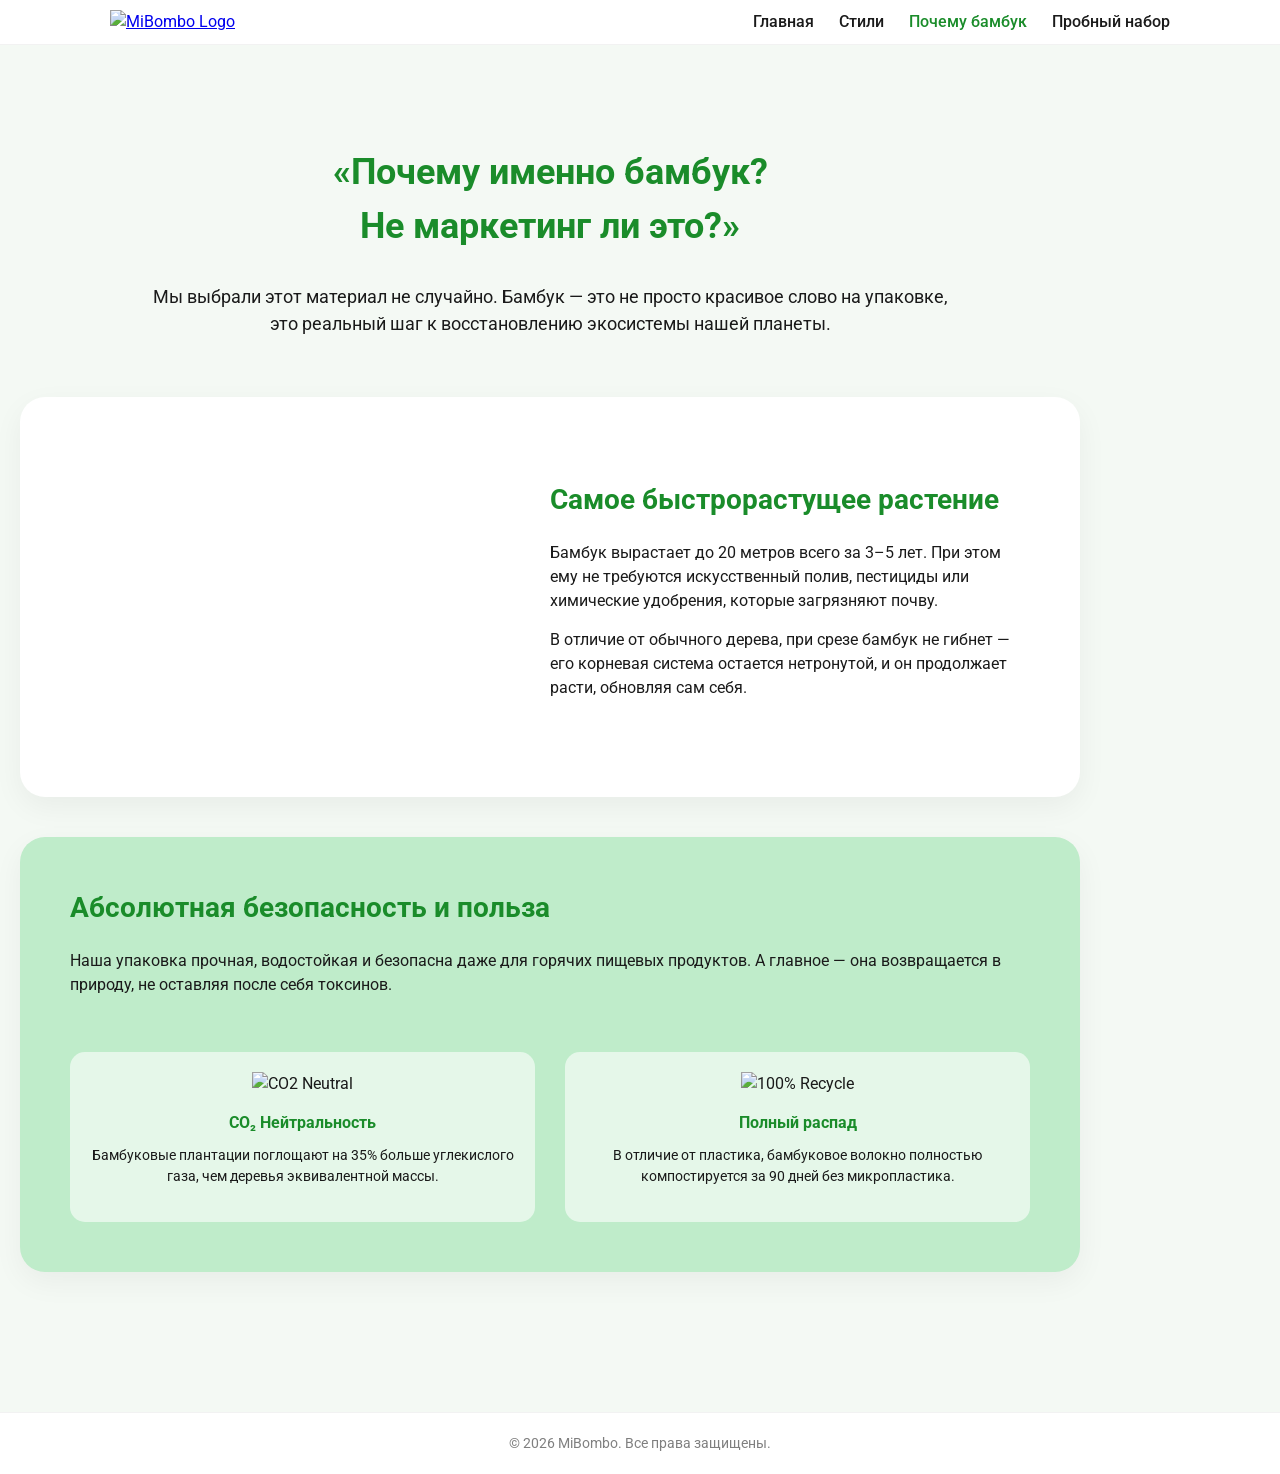
==== about.html @ 14e8895e "Create about.html" ====
<!DOCTYPE html>
<html lang="ru">
<head>
    <meta charset="UTF-8">
    <meta name="viewport" content="width=device-width, initial-scale=1.0">
    <title>Почему бамбук — MiBombo</title>
    <link href="https://fonts.googleapis.com/css2?family=Roboto:wght@400;500;700&display=swap" rel="stylesheet">
    <link rel="stylesheet" href="style.css">
    
    <style>
        .about-page-section {
            padding: 60px 0 100px;
        }
        .about-intro {
            text-align: center;
            margin-bottom: 60px;
        }
        .about-content-layout {
            display: flex;
            flex-direction: column;
            gap: 40px;
        }
        .about-feature-card {
            display: flex;
            background: var(--color-white);
            border-radius: 25px;
            overflow: hidden;
            box-shadow: 0 10px 30px rgba(0,0,0,0.05);
            align-items: stretch;
        }
        .about-feature-image {
            flex: 1;
            min-height: 400px;
            background-size: cover;
            background-position: center;
        }
        .about-feature-text {
            flex: 1;
            padding: 50px;
            display: flex;
            flex-direction: column;
            justify-content: center;
        }
        .about-feature-text h3 {
            color: var(--color-primary);
            font-size: 28px;
            margin-bottom: 20px;
        }
        .about-icons-row {
            display: flex;
            gap: 30px;
            margin-top: 40px;
        }
        .about-icon-block {
            text-align: center;
            flex: 1;
            background: rgba(255,255,255,0.6);
            padding: 20px;
            border-radius: 15px;
        }
        .about-icon-block img {
            height: 70px;
            margin-bottom: 15px;
        }
        @media (max-width: 768px) {
            .about-feature-card {
                flex-direction: column;
            }
            .about-feature-image {
                width: 100%;
                min-height: 250px;
            }
            .about-icons-row {
                flex-direction: column;
            }
        }
    </style>
</head>
<body style="scroll-behavior: smooth;">

    <header class="main-header">
        <div class="container header-container">
            <a href="index.html" class="logo-link">
                <img src="images/logo.png" alt="MiBombo Logo" class="nav-logo">
            </a>
            <nav class="main-nav">
                <ul>
                    <li><a href="index.html">Главная</a></li>
                    <li><a href="style.html">Стили</a></li>
                    <li><a href="about.html" class="active">Почему бамбук</a></li>
                    <li><a href="trial.html">Пробный набор</a></li>
                </ul>
            </nav>
        </div>
    </header>

    <main class="full-height-header">
        <section class="about-page-section">
            <div class="container">
                <div class="about-intro">
                    <h2 class="dark-title" style="font-size: 36px;">«Почему именно бамбук?<br> Не маркетинг ли это?»</h2>
                    <p style="font-size: 18px; max-width: 800px; margin: 0 auto;">Мы выбрали этот материал не случайно. Бамбук — это не просто красивое слово на упаковке, это реальный шаг к восстановлению экосистемы нашей планеты.</p>
                </div>

                <div class="about-content-layout">
                    
                    <div class="about-feature-card">
                        <div class="about-feature-image" style="background-image: url('images/bamboo_forest.jpg');"></div>
                        <div class="about-feature-text">
                            <h3>Самое быстрорастущее растение</h3>
                            <p>Бамбук вырастает до 20 метров всего за 3–5 лет. При этом ему не требуются искусственный полив, пестициды или химические удобрения, которые загрязняют почву.</p>
                            <p>В отличие от обычного дерева, при срезе бамбук не гибнет — его корневая система остается нетронутой, и он продолжает расти, обновляя сам себя.</p>
                        </div>
                    </div>

                    <div class="about-feature-card" style="background: var(--color-mint);">
                        <div class="about-feature-text" style="flex: 2;">
                            <h3>Абсолютная безопасность и польза</h3>
                            <p>Наша упаковка прочная, водостойкая и безопасна даже для горячих пищевых продуктов. А главное — она возвращается в природу, не оставляя после себя токсинов.</p>
                            
                            <div class="about-icons-row">
                                <div class="about-icon-block">
                                    <img src="images/co2.png" alt="CO2 Neutral">
                                    <h4 style="color: var(--color-primary); margin-bottom: 10px;">CO₂ Нейтральность</h4>
                                    <p style="font-size: 14px;">Бамбуковые плантации поглощают на 35% больше углекислого газа, чем деревья эквивалентной массы.</p>
                                </div>
                                
                                <div class="about-icon-block">
                                    <img src="images/recycle.png" alt="100% Recycle">
                                    <h4 style="color: var(--color-primary); margin-bottom: 10px;">Полный распад</h4>
                                    <p style="font-size: 14px;">В отличие от пластика, бамбуковое волокно полностью компостируется за 90 дней без микропластика.</p>
                                </div>
                            </div>
                        </div>
                    </div>

                </div>
            </div>
        </section>
    </main>

    <footer class="main-footer">
        <div class="container footer-container">
            <p>&copy; 2026 MiBombo. Все права защищены.</p>
        </div>
    </footer>

</body>
</html>
---- style.css ----
/* --- ПЕРЕМЕННЫЕ И ПАЛИТРА --- */
:root {
    --color-primary: #1A8C2A;    /* Темно-зеленый (для лого, кнопок) */
    --color-bright: #51C23D;     /* Яркий зеленый */
    --color-lime: #C8FF82;       /* Салатовый */
    --color-mint: #BFECCA;       /* Светло-мятный */
    --color-white: #FFFFFF;
    --color-text: #1a1a1a;
    --color-bg-light: #F4F9F4;   /* Очень светло-зеленый фон */
}

/* --- ОБЩИЕ СТИЛИ --- */
* {
    margin: 0;
    padding: 0;
    box-sizing: border-box;
}

body {
    font-family: 'Roboto', sans-serif;
    color: var(--color-text);
    line-height: 1.5;
    background-color: var(--color-bg-light);
    scroll-behavior: smooth;
}

.container {
    max-width: 1100px;
    margin: 0 auto;
    padding: 0 20px;
}

h1, h2, h3 {
    font-weight: 700;
    margin-bottom: 20px;
    color: var(--color-text);
}

p {
    margin-bottom: 15px;
}

/* Кнопки */
.cta-button {
    text-decoration: none;
    padding: 12px 24px;
    border-radius: 8px;
    font-weight: 500;
    transition: background 0.3s;
    border: none;
    cursor: pointer;
}

.dark-green-btn {
    background-color: var(--color-primary);
    color: var(--color-white);
}

.dark-green-btn:hover {
    background-color: #157321;
}

/* --- ШАПКА И НАВИГАЦИЯ --- */
.main-header {
    background-color: var(--color-white);
    position: sticky;
    top: 0;
    z-index: 100;
    border-bottom: 1px solid rgba(0,0,0,0.05);
}

.header-container {
    display: flex;
    justify-content: space-between;
    align-items: center;
    padding: 10px 20px;
}

.nav-logo {
    height: 36px;
}

.main-nav ul {
    list-style: none;
    display: flex;
    gap: 25px;
}

.main-nav a {
    text-decoration: none;
    color: var(--color-text);
    font-weight: 500;
}

.main-nav a:hover, .main-nav a.active {
    color: var(--color-primary);
}

/* Высота страницы с учетом шапки */
.full-height-header {
    min-height: calc(100vh - 60px);
    display: flex;
    align-items: center;
    padding: 40px 0;
}

/* --- ГЛАВНАЯ СТРАНИЦА (index.html) --- */

/* Hero Section */
.hero-section {
    background-size: cover;
    background-position: center;
    position: relative;
    text-align: center;
}

.hero-layout {
    display: flex;
    flex-direction: column;
    align-items: center;
}

.glass-panel {
    background: rgba(255, 255, 255, 0.8);
    backdrop-filter: blur(5px);
    padding: 30px 50px;
    border-radius: 25px;
    margin-bottom: 30px;
    box-shadow: 0 4px 15px rgba(0,0,0,0.05);
}

.hero-image-podium {
    margin-bottom: 30px;
    max-width: 800px;
    width: 100%;
}

.main-hero-img {
    width: 100%;
    border-radius: 20px;
}

.scroll-indicator {
    display: flex;
    flex-direction: column;
    align-items: center;
    gap: 10px;
}

.scroll-arrow {
    font-size: 24px;
    color: var(--color-text);
    text-decoration: none;
    animation: bounce 1.5s infinite;
}

@keyframes bounce {
    0%, 100% { transform: translateY(0); }
    50% { transform: translateY(8px); }
}

/* MiBombo Путь и Продукция */
.about-production-section {
    padding: 80px 0;
}

.dark-title {
    margin-bottom: 30px;
    color: var(--color-primary);
}

.production-grid {
    display: grid;
    grid-template-columns: repeat(4, 1fr);
    gap: 30px;
    margin-top: 50px;
}

.production-card {
    background: var(--color-mint);
    border-radius: 20px;
    padding: 30px;
    text-align: center;
    display: flex;
    flex-direction: column;
    align-items: center;
    border: 1px solid transparent;
}

.production-card:hover {
    border-color: var(--color-bright);
}

.prod-icon {
    height: 50px;
    margin-bottom: 20px;
}

/* Свяжитесь с Нами (Контакты) */
.contacts-section {
    padding: 80px 0;
    background-color: var(--color-white);
}

.contacts-layout {
    display: flex;
    gap: 60px;
    align-items: center;
}

.contacts-info-side, .contacts-form-side {
    flex: 1;
}

.contact-item {
    display: flex;
    align-items: center;
    gap: 15px;
    margin-bottom: 15px;
}

.contact-icon-img {
    height: 24px;
}

.static-map-img {
    width: 100%;
    margin-top: 30px;
    border-radius: 12px;
}

/* Форма */
.contact-form label {
    display: block;
    font-weight: 500;
    margin-bottom: 8px;
    color: var(--color-text);
}

.contact-form input, .contact-form textarea {
    width: 100%;
    padding: 12px;
    border-radius: 8px;
    border: 1px solid rgba(0,0,0,0.1);
    margin-bottom: 20px;
}

.contact-form textarea {
    height: 120px;
    resize: none;
}

/* Футер */
.main-footer {
    background-color: var(--color-white);
    padding: 20px 0;
    border-top: 1px solid rgba(0,0,0,0.05);
}

.footer-container p {
    margin: 0;
    text-align: center;
    font-size: 14px;
    color: rgba(0,0,0,0.5);
}

/* Адаптив под мобилки */
@media (max-width: 768px) {
    .header-container { flex-direction: column; }
    .main-nav ul { flex-direction: column; text-align: center; gap: 10px; margin-top: 10px; }
    .production-grid { grid-template-columns: 1fr; }
    .contacts-layout { flex-direction: column; }
}
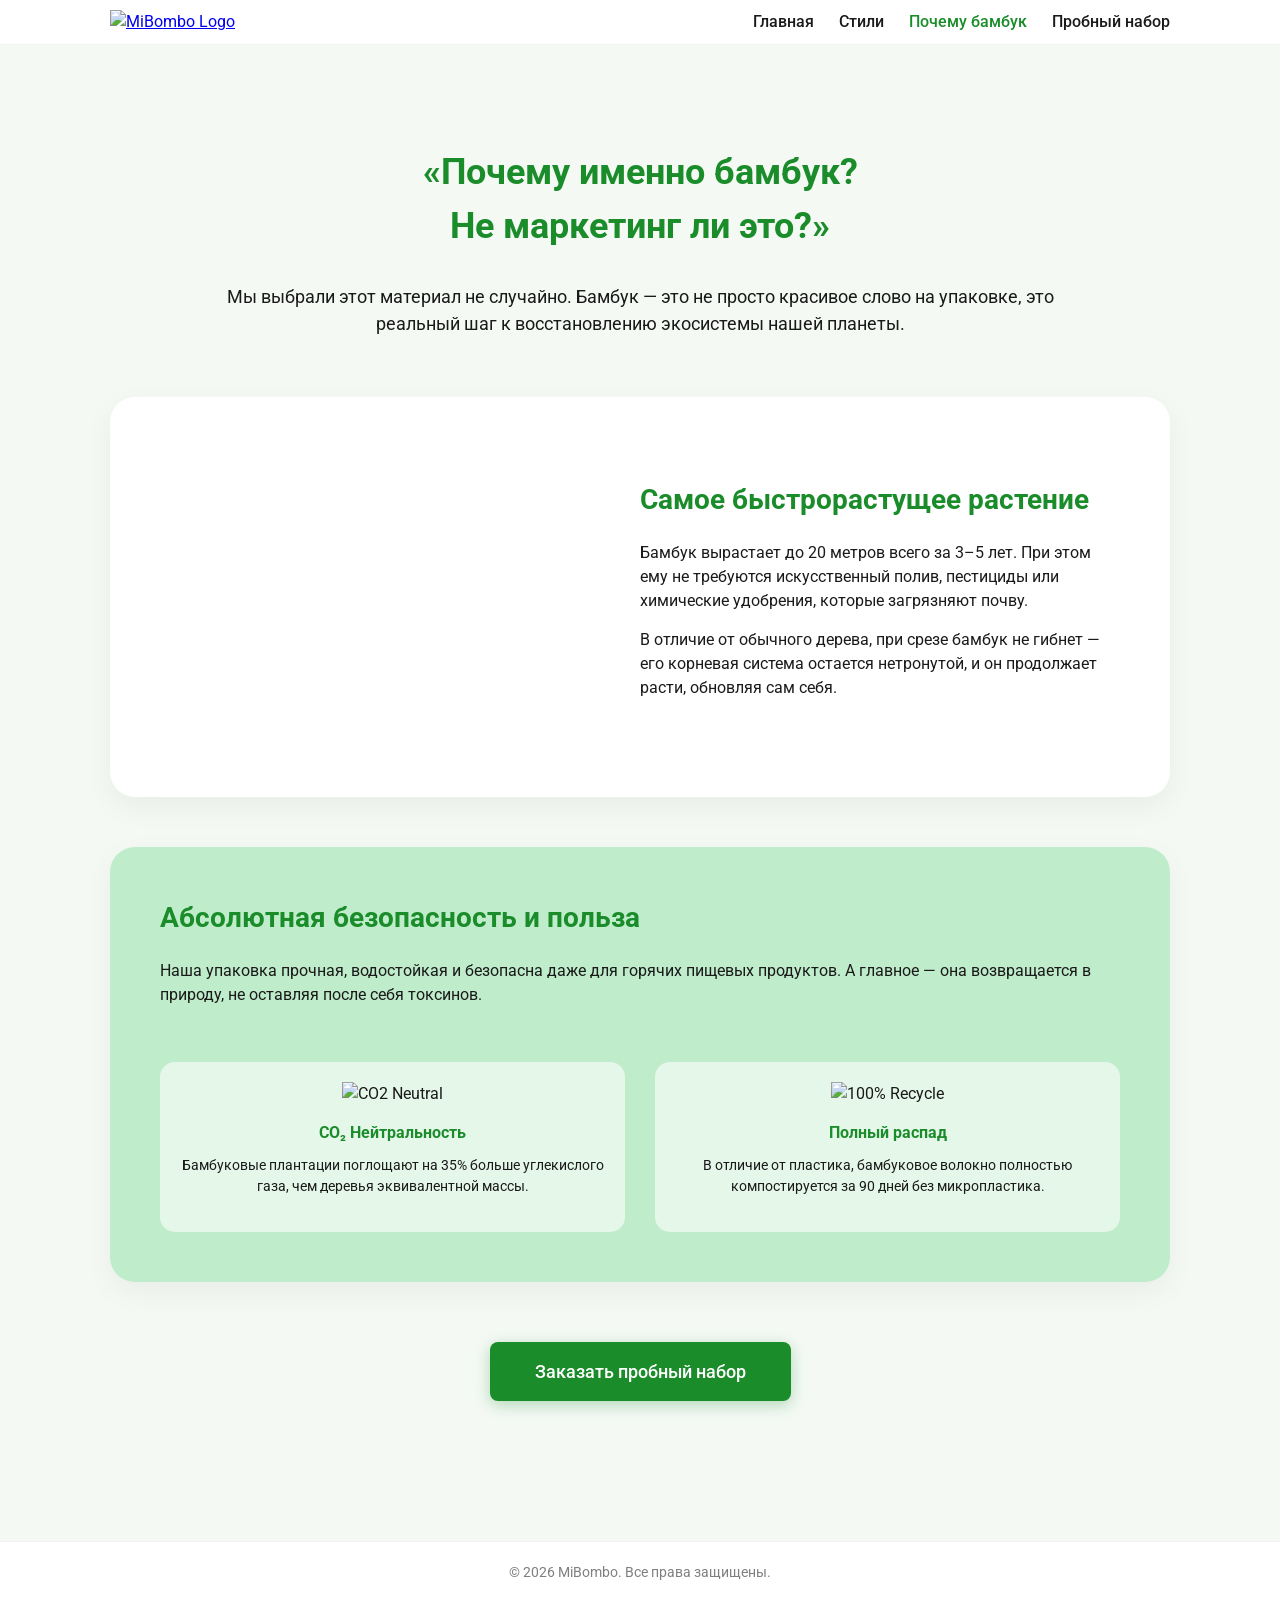
==== commit ae060dc3: "Update about.html" ====
--- a/about.html
+++ b/about.html
@@ -10,15 +10,19 @@
     <style>
         .about-page-section {
             padding: 60px 0 100px;
+            width: 100%; /* ИСПРАВЛЕНИЕ: Растягиваем на всю ширину */
         }
         .about-intro {
             text-align: center;
             margin-bottom: 60px;
+            max-width: 900px; /* ИСПРАВЛЕНИЕ: Немного растянули текстовый блок */
+            margin-left: auto;
+            margin-right: auto;
         }
         .about-content-layout {
             display: flex;
             flex-direction: column;
-            gap: 40px;
+            gap: 50px; /* ИСПРАВЛЕНИЕ: Дали чуть больше воздуха между блоками */
         }
         .about-feature-card {
             display: flex;
@@ -62,6 +66,23 @@
             height: 70px;
             margin-bottom: 15px;
         }
+        
+        /* Стили для центрирования кнопки */
+        .about-cta-container {
+            text-align: center;
+            margin-top: 60px;
+        }
+        .about-cta-btn {
+            display: inline-block;
+            font-size: 18px;
+            padding: 16px 45px;
+            box-shadow: 0 4px 15px rgba(26, 140, 42, 0.3); /* Легкая зеленая тень */
+        }
+        .about-cta-btn:hover {
+            transform: translateY(-2px);
+            box-shadow: 0 6px 20px rgba(26, 140, 42, 0.4);
+        }
+
         @media (max-width: 768px) {
             .about-feature-card {
                 flex-direction: column;
@@ -99,7 +120,7 @@
             <div class="container">
                 <div class="about-intro">
                     <h2 class="dark-title" style="font-size: 36px;">«Почему именно бамбук?<br> Не маркетинг ли это?»</h2>
-                    <p style="font-size: 18px; max-width: 800px; margin: 0 auto;">Мы выбрали этот материал не случайно. Бамбук — это не просто красивое слово на упаковке, это реальный шаг к восстановлению экосистемы нашей планеты.</p>
+                    <p style="font-size: 18px;">Мы выбрали этот материал не случайно. Бамбук — это не просто красивое слово на упаковке, это реальный шаг к восстановлению экосистемы нашей планеты.</p>
                 </div>
 
                 <div class="about-content-layout">
@@ -135,6 +156,11 @@
                     </div>
 
                 </div>
+
+                <div class="about-cta-container">
+                    <a href="trial.html" class="cta-button dark-green-btn about-cta-btn">Заказать пробный набор</a>
+                </div>
+
             </div>
         </section>
     </main>
